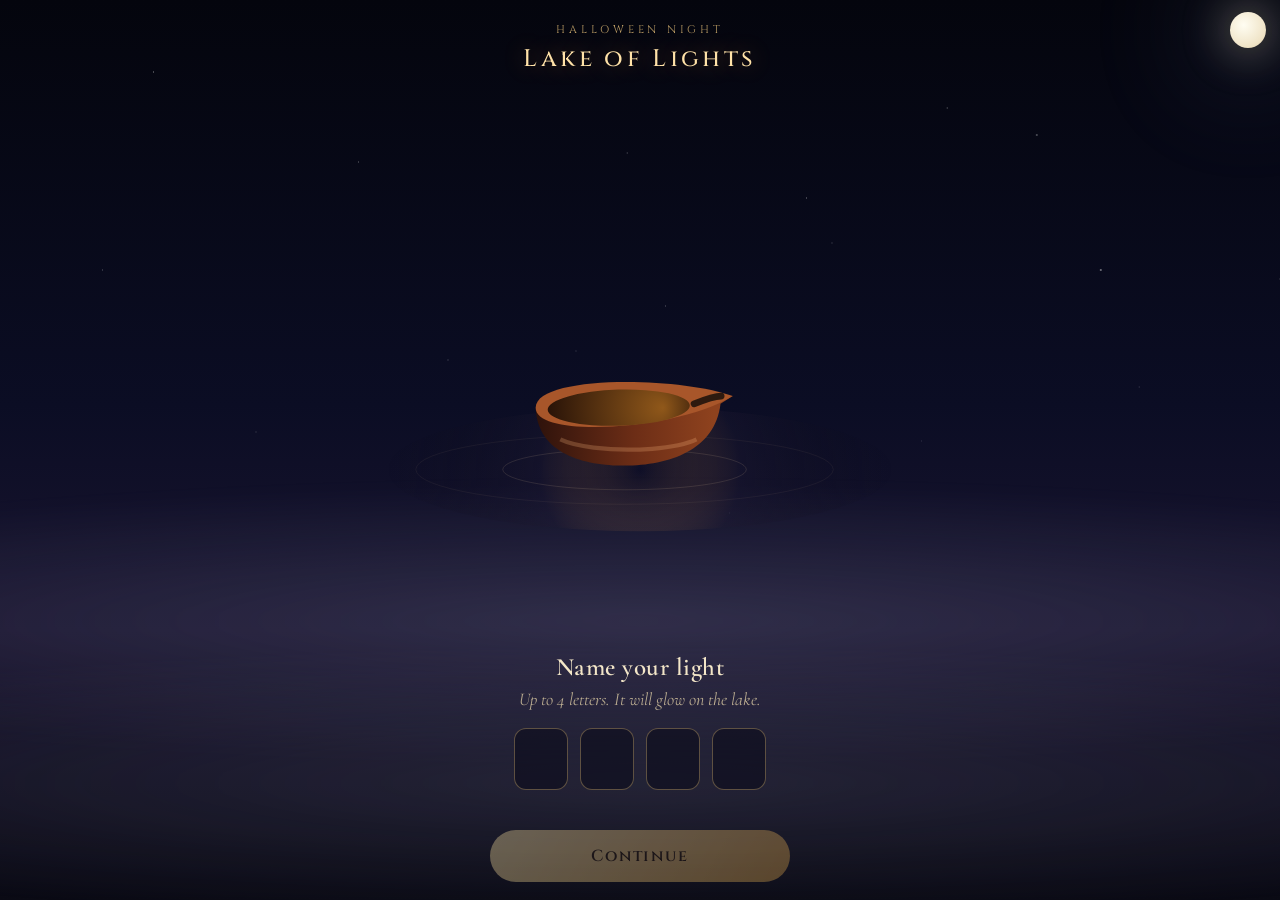
==== index.html @ 10411669 "Build Lake of Lights: guest page, big screen, Supabase backend - Guest phone page: nickname (up to 4" ====
<!doctype html>
<html lang="en">
<head>
  <meta charset="utf-8">
  <meta name="viewport" content="width=device-width, initial-scale=1, viewport-fit=cover">
  <meta name="theme-color" content="#05060f">
  <title>Light Your Lamp</title>
  <link rel="preconnect" href="https://fonts.googleapis.com">
  <link rel="preconnect" href="https://fonts.gstatic.com" crossorigin>
  <link href="https://fonts.googleapis.com/css2?family=Cinzel:wght@500;600&family=Cormorant+Garamond:ital,wght@0,500;0,600;1,500&display=swap" rel="stylesheet">
  <link rel="stylesheet" href="css/guest.css">
</head>
<body>
  <div class="sky" aria-hidden="true">
    <div class="moon"></div>
    <div class="stars"></div>
    <div class="mist m1"></div>
    <div class="mist m2"></div>
  </div>

  <main id="app" data-step="name">
    <header class="title">
      <p class="eyebrow">Halloween Night</p>
      <h1>Lake of Lights</h1>
    </header>

    <div id="stage">
      <canvas id="lamp" aria-hidden="true"></canvas>
      <svg id="ring" viewBox="0 0 100 100" aria-hidden="true">
        <circle cx="50" cy="50" r="46" />
      </svg>
    </div>

    <section class="panel">
      <!-- 1. Nickname -->
      <div class="step" data-for="name">
        <h2>Name your light</h2>
        <p class="sub">Up to 4 letters. It will glow on the lake.</p>
        <label class="cells" for="nick">
          <span class="cell"></span><span class="cell"></span><span class="cell"></span><span class="cell"></span>
          <input id="nick" type="text" inputmode="text" autocomplete="off" autocorrect="off"
                 autocapitalize="characters" spellcheck="false" maxlength="4" enterkeyhint="go"
                 aria-label="Nickname, up to 4 letters">
        </label>
        <p class="error" id="nickError" aria-live="polite"></p>
        <button id="continue" class="btn" disabled>Continue</button>
      </div>

      <!-- 2. Hold to light -->
      <div class="step" data-for="light">
        <h2>Press &amp; hold the lamp</h2>
        <p class="sub">Keep holding until the wick catches fire.</p>
      </div>

      <!-- 3. Release -->
      <div class="step" data-for="release">
        <div class="chevrons" aria-hidden="true"><span></span><span></span><span></span></div>
        <h2>Swipe up to release it</h2>
        <p class="sub">Send your light onto the lake.</p>
        <button id="releaseBtn" class="btn ghost">Send to the lake</button>
      </div>

      <!-- 4. Sending -->
      <div class="step" data-for="sending">
        <h2>Your light is drifting…</h2>
        <p class="sub" id="sendingNote">Watch the big screen.</p>
      </div>

      <!-- 5. Keepsake -->
      <div class="step" data-for="done">
        <div class="keepsake">
          <div class="k-name" id="kName">NIMA</div>
          <div class="k-meta" id="kMeta">Lamp 37 of 140</div>
          <canvas id="map" aria-label="Where your lamp floats on the lake"></canvas>
          <p class="k-find">Find your light on the lake</p>
        </div>
        <p class="shake-hint" id="shakeHint">Gently shake your phone ✦</p>
      </div>

      <!-- All lamps already lit -->
      <div class="step" data-for="full">
        <h2>The lake is full of light</h2>
        <p class="sub">All the lamps are already glowing. Look up and enjoy the moment ✦</p>
      </div>

      <!-- Could not connect -->
      <div class="step" data-for="offline">
        <h2>Can't reach the lake</h2>
        <p class="sub">Please check your mobile data, then try again.</p>
        <button id="retryBtn" class="btn">Try again</button>
      </div>
    </section>
    <p class="local-note" id="localNote" hidden>Local test mode</p>
  </main>

  <script type="module" src="js/guest.js"></script>
</body>
</html>
---- css/guest.css ----
:root {
  --gold: #ffe2a8;
  --gold-2: #e9c27a;
  --text: #f3e6c8;
  --muted: #b9ab90;
  --night: #05060f;
}
* { box-sizing: border-box; -webkit-tap-highlight-color: transparent; }
html, body { margin: 0; height: 100%; }
body {
  background: linear-gradient(180deg, #04050d 0%, #0b0d24 45%, #1a1530 70%, #0a0a14 100%);
  color: var(--text);
  font-family: 'Cormorant Garamond', Georgia, serif;
  overflow: hidden;
  overscroll-behavior: none;
  touch-action: manipulation;
}

/* ---------- Night sky background ---------- */
.sky { position: fixed; inset: 0; overflow: hidden; pointer-events: none; }
.moon {
  position: absolute;
  top: max(12px, env(safe-area-inset-top)); right: 14px;
  width: 36px; height: 36px;
  border-radius: 50%;
  background: radial-gradient(circle at 38% 36%, #fffdf2, #efe3c6 70%, #d6c49f);
  box-shadow: 0 0 40px 10px rgba(240, 228, 200, 0.25), 0 0 120px 40px rgba(160, 170, 220, 0.12);
}
.stars, .stars::after {
  position: absolute; inset: 0;
  background-image:
    radial-gradient(1px 1px at 12% 8%, #fff8, transparent),
    radial-gradient(1px 1px at 28% 18%, #fff6, transparent),
    radial-gradient(1.5px 1.5px at 44% 6%, #fffa, transparent),
    radial-gradient(1px 1px at 63% 22%, #fff7, transparent),
    radial-gradient(1px 1px at 8% 30%, #fff5, transparent),
    radial-gradient(1px 1px at 52% 34%, #fff5, transparent),
    radial-gradient(1.5px 1.5px at 86% 30%, #fff9, transparent),
    radial-gradient(1px 1px at 35% 40%, #fff4, transparent),
    radial-gradient(1px 1px at 74% 12%, #fff6, transparent),
    radial-gradient(1px 1px at 20% 48%, #fff3, transparent);
}
.stars::after { content: ''; transform: translate(37vw, 9vh); opacity: 0.6; }
.mist {
  position: absolute;
  left: -50%; width: 200%;
  height: 34vh;
  background: radial-gradient(ellipse at center, rgba(170, 180, 210, 0.16), rgba(170, 180, 210, 0) 65%);
  filter: blur(8px);
  animation: drift 38s linear infinite alternate;
}
.mist.m1 { top: 52vh; }
.mist.m2 { top: 70vh; animation-duration: 52s; animation-direction: alternate-reverse; opacity: 0.8; }
@keyframes drift { from { transform: translateX(-12%); } to { transform: translateX(12%); } }

/* ---------- Layout ---------- */
#app {
  position: relative;
  height: 100dvh;
  min-height: 100vh;
  display: flex;
  flex-direction: column;
  align-items: center;
  padding: max(18px, env(safe-area-inset-top)) 20px max(18px, env(safe-area-inset-bottom));
}
@supports (height: 100dvh) { #app { min-height: 0; } }

.title { text-align: center; position: relative; z-index: 1; }
.eyebrow {
  margin: 4px 0 0;
  font-family: 'Cinzel', Georgia, serif;
  font-size: 11px;
  letter-spacing: 0.34em;
  text-transform: uppercase;
  color: var(--gold-2);
  opacity: 0.8;
}
h1 {
  margin: 6px 0 0;
  font-family: 'Cinzel', Georgia, serif;
  font-weight: 500;
  font-size: 24px;
  letter-spacing: 0.14em;
  color: var(--gold);
  text-shadow: 0 0 22px rgba(255, 160, 60, 0.45);
}

#stage {
  position: relative;
  flex: 1 1 auto;
  width: 100%;
  max-width: 420px;
  min-height: 200px;
  display: grid;
  place-items: center;
  touch-action: none;
  user-select: none;
  -webkit-user-select: none;
}
#lamp { position: fixed; inset: 0; width: 100vw; height: 100vh; height: 100dvh; display: block; pointer-events: none; z-index: 0; }
#ring {
  position: fixed;
  left: 50%; top: 50%;
  width: 200px; height: 200px;
  pointer-events: none;
  opacity: 0;
  transition: opacity 0.4s;
  transform: translate(-50%, -50%) rotate(-90deg);
  z-index: 1;
}
#ring circle {
  fill: none;
  stroke: rgba(255, 210, 140, 0.85);
  stroke-width: 1.2;
  stroke-linecap: round;
  stroke-dasharray: 289;
  stroke-dashoffset: 289;
  filter: drop-shadow(0 0 3px rgba(255, 170, 70, 0.9));
}
#app[data-step="light"] #ring { opacity: 1; }

.panel { width: 100%; max-width: 420px; text-align: center; display: grid; align-items: end; position: relative; z-index: 1; }
.step {
  grid-area: 1 / 1;
  visibility: hidden;
  opacity: 0;
  transform: translateY(10px);
  pointer-events: none;
  transition: opacity 0.5s ease, transform 0.5s ease, visibility 0s 0.5s;
}
#app[data-step="name"] .step[data-for="name"],
#app[data-step="light"] .step[data-for="light"],
#app[data-step="release"] .step[data-for="release"],
#app[data-step="sending"] .step[data-for="sending"],
#app[data-step="done"] .step[data-for="done"],
#app[data-step="full"] .step[data-for="full"],
#app[data-step="offline"] .step[data-for="offline"] {
  opacity: 1; transform: none; pointer-events: auto; visibility: visible;
  transition: opacity 0.5s ease 0.15s, transform 0.5s ease 0.15s, visibility 0s;
}

h2 {
  margin: 0 0 6px;
  font-weight: 600;
  font-size: 25px;
  letter-spacing: 0.02em;
  color: var(--text);
}
.sub { margin: 0 0 16px; font-size: 18px; font-style: italic; color: var(--muted); }

/* ---------- Nickname cells ---------- */
.cells {
  position: relative;
  display: inline-flex;
  gap: 12px;
  margin: 2px 0 6px;
}
.cell {
  width: 54px; height: 62px;
  display: grid; place-items: center;
  border: 1px solid rgba(233, 194, 122, 0.35);
  border-radius: 12px;
  background: rgba(10, 10, 24, 0.55);
  font-family: 'Cinzel', Georgia, serif;
  font-size: 30px;
  color: var(--gold);
  text-shadow: 0 0 12px rgba(255, 170, 70, 0.7);
  transition: border-color 0.2s, box-shadow 0.2s;
}
.cell.active { border-color: rgba(255, 214, 140, 0.95); box-shadow: 0 0 14px rgba(255, 170, 70, 0.35); }
.cell.active:empty::after {
  content: '';
  width: 2px; height: 28px;
  background: var(--gold);
  animation: blink 1s steps(1) infinite;
}
@keyframes blink { 50% { opacity: 0; } }
#nick {
  position: absolute; inset: 0;
  width: 100%; height: 100%;
  opacity: 0;
  font-size: 16px; /* stops iOS zoom */
  border: 0;
  color: transparent;
  background: transparent;
  caret-color: transparent;
}
.error { min-height: 22px; margin: 4px 0 8px; font-size: 16px; color: #ffb38a; }

.btn {
  width: 100%;
  max-width: 300px;
  padding: 15px 18px;
  border: 0;
  border-radius: 999px;
  background: linear-gradient(120deg, #ffe7a6, #e2a84b);
  color: #2a1808;
  font-family: 'Cinzel', Georgia, serif;
  font-size: 16px;
  font-weight: 600;
  letter-spacing: 0.12em;
  box-shadow: 0 6px 28px rgba(255, 160, 60, 0.28);
  cursor: pointer;
  transition: opacity 0.3s, transform 0.15s;
}
.btn:active { transform: scale(0.98); }
.btn:disabled { opacity: 0.35; box-shadow: none; }
.btn.ghost {
  background: transparent;
  color: var(--gold);
  border: 1px solid rgba(233, 194, 122, 0.5);
  box-shadow: none;
  max-width: 240px;
  padding: 12px 16px;
  font-size: 14px;
}

.chevrons { display: flex; flex-direction: column; align-items: center; margin-bottom: 6px; }
.chevrons span {
  width: 14px; height: 14px;
  border-left: 2px solid var(--gold);
  border-top: 2px solid var(--gold);
  transform: rotate(45deg);
  margin-top: -4px;
  opacity: 0;
  animation: up 1.6s ease-in-out infinite;
}
.chevrons span:nth-child(2) { animation-delay: 0.2s; }
.chevrons span:nth-child(3) { animation-delay: 0.4s; }
.chevrons { flex-direction: column-reverse; }
@keyframes up { 0% { opacity: 0; transform: translateY(6px) rotate(45deg); } 50% { opacity: 1; } 100% { opacity: 0; transform: translateY(-6px) rotate(45deg); } }

/* ---------- Keepsake ---------- */
.keepsake {
  margin: 0 auto;
  padding: 16px 18px 12px;
  border: 1px solid rgba(233, 194, 122, 0.3);
  border-radius: 18px;
  background: linear-gradient(180deg, rgba(20, 16, 34, 0.75), rgba(8, 8, 18, 0.75));
  box-shadow: 0 10px 40px rgba(0, 0, 0, 0.4), inset 0 0 30px rgba(255, 170, 70, 0.06);
}
.k-name {
  font-family: 'Cinzel', Georgia, serif;
  font-size: 34px;
  letter-spacing: 0.3em;
  padding-left: 0.3em;
  color: var(--gold);
  text-shadow: 0 0 18px rgba(255, 170, 70, 0.7);
}
.k-meta { font-size: 17px; color: var(--muted); margin: 2px 0 10px; font-style: italic; }
#map { width: 100%; height: 92px; display: block; border-radius: 10px; }
.k-find { margin: 8px 0 0; font-size: 16px; color: var(--text); opacity: 0.85; }
.shake-hint { margin: 12px 0 0; font-size: 15px; font-style: italic; color: var(--muted); opacity: 0.8; }

.local-note {
  position: fixed; left: 8px; bottom: 6px;
  margin: 0; font: 11px system-ui, sans-serif; color: #ff9; opacity: 0.6;
}

@media (max-height: 640px) {
  h1 { font-size: 22px; }
  #map { height: 72px; }
  .cell { width: 48px; height: 54px; font-size: 26px; }
  .sub { margin-bottom: 10px; }
}
@media (prefers-reduced-motion: reduce) {
  .mist, .chevrons span { animation: none; }
}
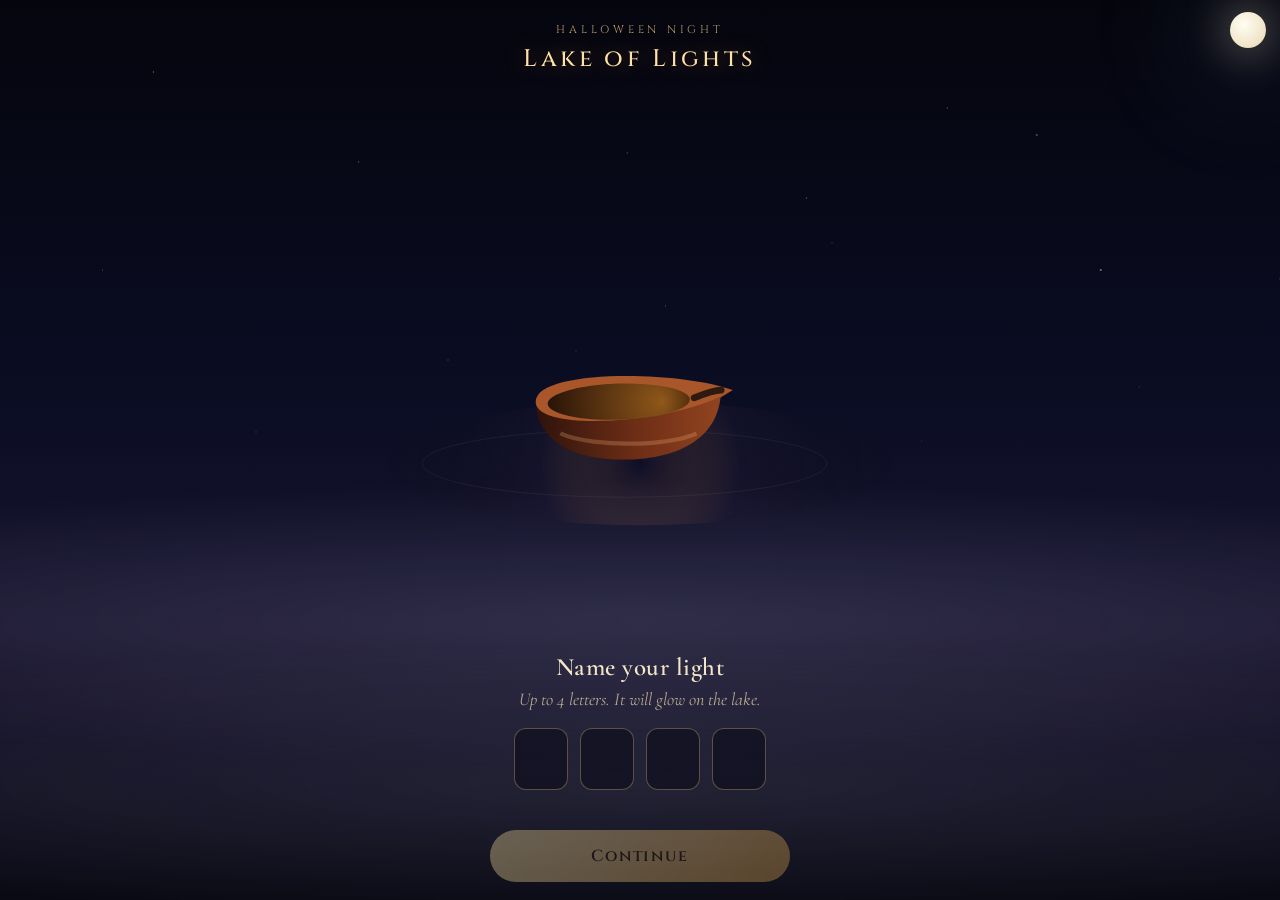
==== commit 6be5148e: "Make the flame react to gentle shakes on all phones - Read the plain accelerometer and remove gravit" ====
--- a/index.html
+++ b/index.html
@@ -74,7 +74,7 @@
           <canvas id="map" aria-label="Where your lamp floats on the lake"></canvas>
           <p class="k-find">Find your light on the lake</p>
         </div>
-        <p class="shake-hint" id="shakeHint">Gently shake your phone ✦</p>
+        <button type="button" class="shake-hint" id="shakeHint">Gently shake your phone ✦</button>
       </div>
 
       <!-- All lamps already lit -->
@@ -91,6 +91,7 @@
       </div>
     </section>
     <p class="local-note" id="localNote" hidden>Local test mode</p>
+    <pre id="debug" class="debug"></pre>
   </main>
 
   <script type="module" src="js/guest.js"></script>
--- a/css/guest.css
+++ b/css/guest.css
@@ -250,7 +250,24 @@
 .k-meta { font-size: 17px; color: var(--muted); margin: 2px 0 10px; font-style: italic; }
 #map { width: 100%; height: 92px; display: block; border-radius: 10px; }
 .k-find { margin: 8px 0 0; font-size: 16px; color: var(--text); opacity: 0.85; }
-.shake-hint { margin: 12px 0 0; font-size: 15px; font-style: italic; color: var(--muted); opacity: 0.8; }
+.shake-hint {
+  display: block;
+  margin: 10px auto 0;
+  padding: 6px 10px;
+  border: 0;
+  background: none;
+  font: italic 15px 'Cormorant Garamond', Georgia, serif;
+  color: var(--muted);
+  opacity: 0.85;
+  cursor: pointer;
+}
+.debug {
+  position: fixed; left: 6px; top: 6px; z-index: 5;
+  margin: 0; padding: 0;
+  font: 11px/1.35 ui-monospace, Menlo, monospace; color: #9f9;
+  white-space: pre; pointer-events: none;
+}
+.debug:empty { display: none; }
 
 .local-note {
   position: fixed; left: 8px; bottom: 6px;
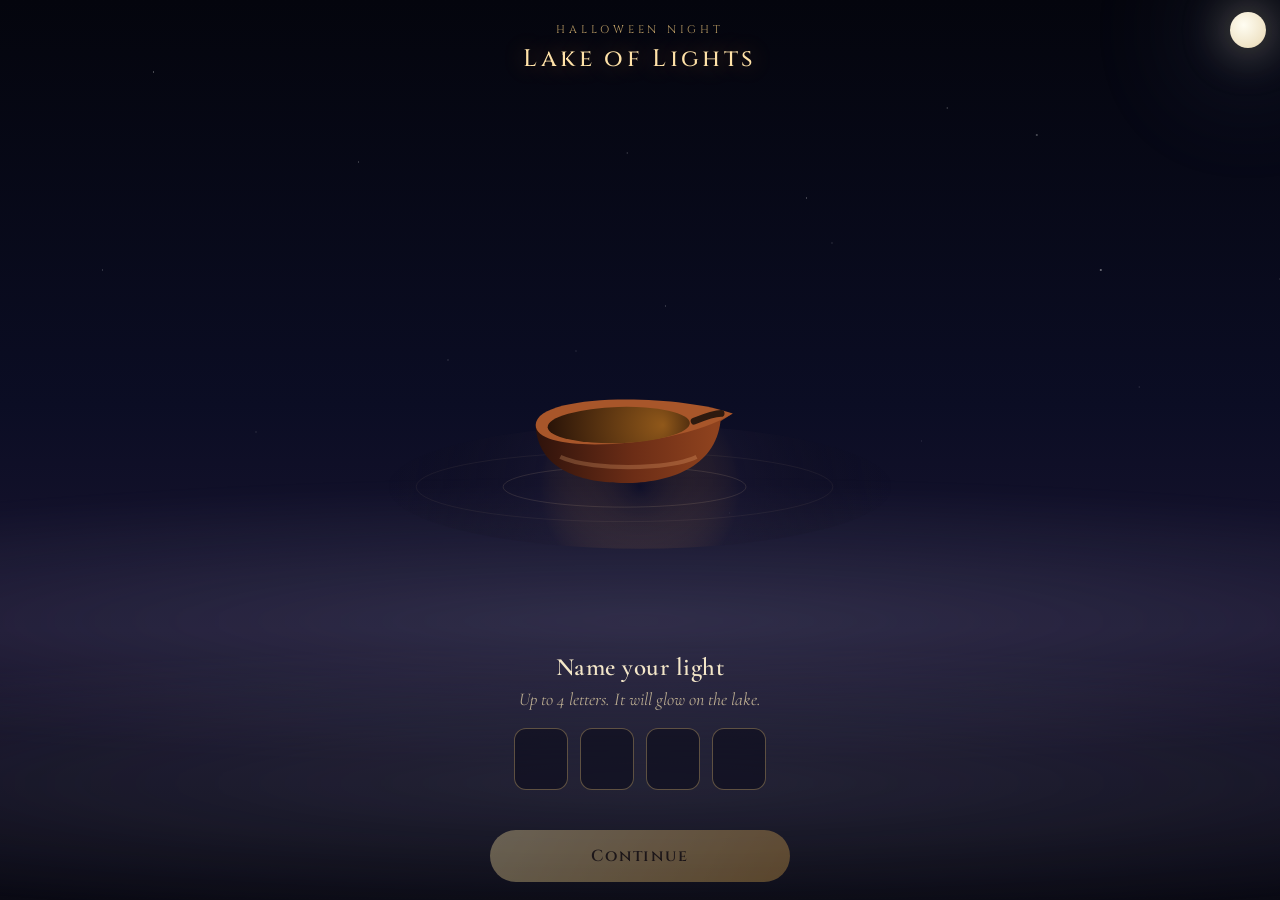
==== commit 2c7b79d1: "Halloween scene, shake mirroring, hidden relight - Big screen: gnarled foreground trees (one branch " ====
--- a/index.html
+++ b/index.html
@@ -74,7 +74,6 @@
           <canvas id="map" aria-label="Where your lamp floats on the lake"></canvas>
           <p class="k-find">Find your light on the lake</p>
         </div>
-        <button type="button" class="shake-hint" id="shakeHint">Gently shake your phone ✦</button>
       </div>
 
       <!-- All lamps already lit -->
--- a/css/guest.css
+++ b/css/guest.css
@@ -250,21 +250,11 @@
 .k-meta { font-size: 17px; color: var(--muted); margin: 2px 0 10px; font-style: italic; }
 #map { width: 100%; height: 92px; display: block; border-radius: 10px; }
 .k-find { margin: 8px 0 0; font-size: 16px; color: var(--text); opacity: 0.85; }
-.shake-hint {
-  display: block;
-  margin: 10px auto 0;
-  padding: 6px 10px;
-  border: 0;
-  background: none;
-  font: italic 15px 'Cormorant Garamond', Georgia, serif;
-  color: var(--muted);
-  opacity: 0.85;
-  cursor: pointer;
-}
 .debug {
   position: fixed; left: 6px; top: 6px; z-index: 5;
   margin: 0; padding: 0;
   font: 11px/1.35 ui-monospace, Menlo, monospace; color: #9f9;
+  background: rgba(0, 0, 0, 0.75); padding: 4px 6px; border-radius: 6px;
   white-space: pre; pointer-events: none;
 }
 .debug:empty { display: none; }
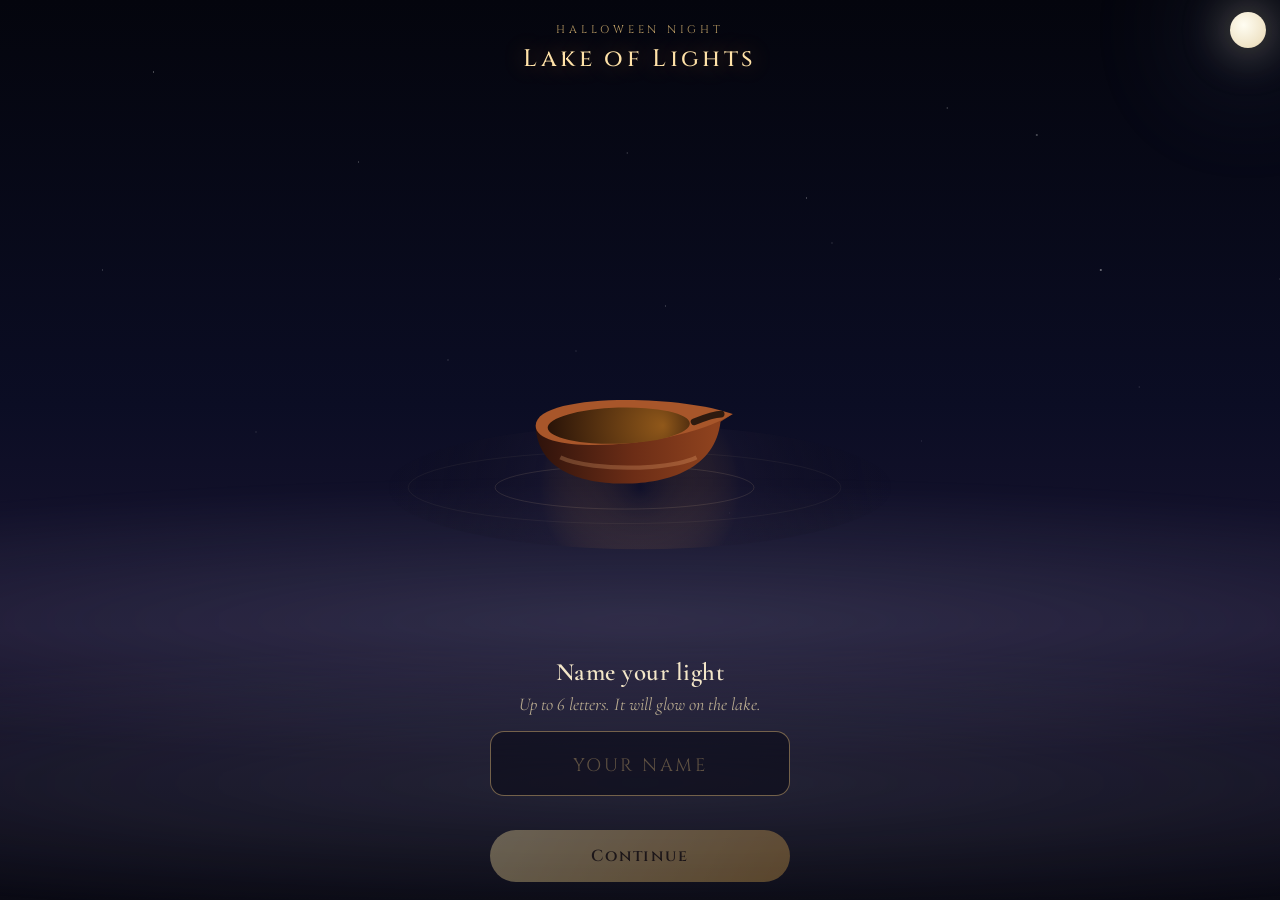
==== commit 3c40e1f4: "Nickname: a normal text field, up to 6 letters - Replace the 4 letter boxes (a hidden input over box" ====
--- a/index.html
+++ b/index.html
@@ -35,13 +35,12 @@
       <!-- 1. Nickname -->
       <div class="step" data-for="name">
         <h2>Name your light</h2>
-        <p class="sub">Up to 4 letters. It will glow on the lake.</p>
-        <label class="cells" for="nick">
-          <span class="cell"></span><span class="cell"></span><span class="cell"></span><span class="cell"></span>
+        <p class="sub">Up to 6 letters. It will glow on the lake.</p>
+        <div class="name-field">
           <input id="nick" type="text" inputmode="text" autocomplete="off" autocorrect="off"
-                 autocapitalize="characters" spellcheck="false" maxlength="4" enterkeyhint="go"
-                 aria-label="Nickname, up to 4 letters">
-        </label>
+                 autocapitalize="characters" spellcheck="false" maxlength="6" enterkeyhint="go"
+                 placeholder="Your name" aria-label="Nickname, up to 6 letters">
+        </div>
         <p class="error" id="nickError" aria-live="polite"></p>
         <button id="continue" class="btn" disabled>Continue</button>
       </div>
--- a/css/guest.css
+++ b/css/guest.css
@@ -148,43 +148,32 @@
 }
 .sub { margin: 0 0 16px; font-size: 18px; font-style: italic; color: var(--muted); }
 
-/* ---------- Nickname cells ---------- */
-.cells {
-  position: relative;
-  display: inline-flex;
-  gap: 12px;
-  margin: 2px 0 6px;
-}
-.cell {
-  width: 54px; height: 62px;
-  display: grid; place-items: center;
-  border: 1px solid rgba(233, 194, 122, 0.35);
-  border-radius: 12px;
-  background: rgba(10, 10, 24, 0.55);
-  font-family: 'Cinzel', Georgia, serif;
-  font-size: 30px;
-  color: var(--gold);
-  text-shadow: 0 0 12px rgba(255, 170, 70, 0.7);
+/* ---------- Nickname field ---------- */
+.name-field { margin: 4px auto 4px; max-width: 300px; }
+#nick {
+  width: 100%;
+  padding: 14px 16px;
+  border: 1px solid rgba(233, 194, 122, 0.45);
+  border-radius: 14px;
+  background: rgba(10, 10, 24, 0.6);
+  color: var(--gold);
+  font-family: 'Cinzel', Georgia, serif;
+  font-size: 26px;              /* 16px+ stops iPhones zooming in */
+  letter-spacing: 0.22em;
+  text-align: center;
+  text-transform: uppercase;
+  text-shadow: 0 0 12px rgba(255, 170, 70, 0.6);
+  caret-color: var(--gold);
+  outline: none;
   transition: border-color 0.2s, box-shadow 0.2s;
 }
-.cell.active { border-color: rgba(255, 214, 140, 0.95); box-shadow: 0 0 14px rgba(255, 170, 70, 0.35); }
-.cell.active:empty::after {
-  content: '';
-  width: 2px; height: 28px;
-  background: var(--gold);
-  animation: blink 1s steps(1) infinite;
-}
-@keyframes blink { 50% { opacity: 0; } }
-#nick {
-  position: absolute; inset: 0;
-  width: 100%; height: 100%;
-  opacity: 0;
-  font-size: 16px; /* stops iOS zoom */
-  border: 0;
-  color: transparent;
-  background: transparent;
-  caret-color: transparent;
-}
+#nick::placeholder {
+  color: rgba(233, 194, 122, 0.35);
+  font-size: 18px;
+  letter-spacing: 0.14em;
+  text-shadow: none;
+}
+#nick:focus { border-color: rgba(255, 214, 140, 0.95); box-shadow: 0 0 16px rgba(255, 170, 70, 0.3); }
 .error { min-height: 22px; margin: 4px 0 8px; font-size: 16px; color: #ffb38a; }
 
 .btn {
@@ -267,7 +256,7 @@
 @media (max-height: 640px) {
   h1 { font-size: 22px; }
   #map { height: 72px; }
-  .cell { width: 48px; height: 54px; font-size: 26px; }
+  #nick { font-size: 22px; padding: 11px 14px; }
   .sub { margin-bottom: 10px; }
 }
 @media (prefers-reduced-motion: reduce) {
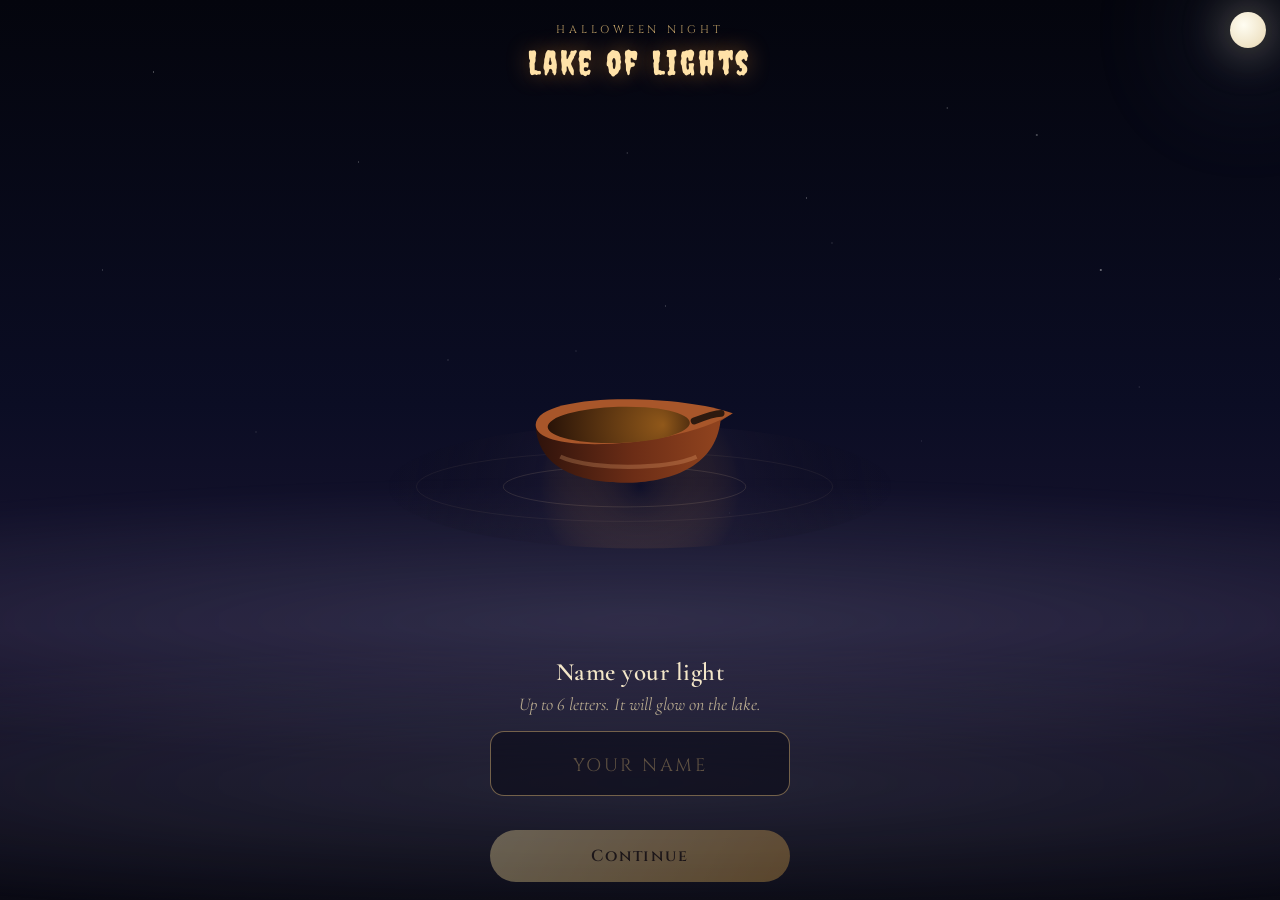
==== commit 0f79b8df: "Swaying branches, varied far treeline, Halloween font, counter, help - Foreground trees: trunk stays" ====
--- a/index.html
+++ b/index.html
@@ -7,7 +7,7 @@
   <title>Light Your Lamp</title>
   <link rel="preconnect" href="https://fonts.googleapis.com">
   <link rel="preconnect" href="https://fonts.gstatic.com" crossorigin>
-  <link href="https://fonts.googleapis.com/css2?family=Cinzel:wght@500;600&family=Cormorant+Garamond:ital,wght@0,500;0,600;1,500&display=swap" rel="stylesheet">
+  <link href="https://fonts.googleapis.com/css2?family=Creepster&family=Cinzel:wght@500;600&family=Cormorant+Garamond:ital,wght@0,500;0,600;1,500&display=swap" rel="stylesheet">
   <link rel="stylesheet" href="css/guest.css">
 </head>
 <body>
--- a/css/guest.css
+++ b/css/guest.css
@@ -77,10 +77,10 @@
 }
 h1 {
   margin: 6px 0 0;
-  font-family: 'Cinzel', Georgia, serif;
-  font-weight: 500;
-  font-size: 24px;
-  letter-spacing: 0.14em;
+  font-family: 'Creepster', 'Cinzel', Georgia, serif;
+  font-weight: 400;
+  font-size: 34px;
+  letter-spacing: 0.08em;
   color: var(--gold);
   text-shadow: 0 0 22px rgba(255, 160, 60, 0.45);
 }
@@ -229,10 +229,10 @@
   box-shadow: 0 10px 40px rgba(0, 0, 0, 0.4), inset 0 0 30px rgba(255, 170, 70, 0.06);
 }
 .k-name {
-  font-family: 'Cinzel', Georgia, serif;
-  font-size: 34px;
-  letter-spacing: 0.3em;
-  padding-left: 0.3em;
+  font-family: 'Creepster', 'Cinzel', Georgia, serif;
+  font-size: 44px;
+  letter-spacing: 0.14em;
+  padding-left: 0.14em;
   color: var(--gold);
   text-shadow: 0 0 18px rgba(255, 170, 70, 0.7);
 }
@@ -254,7 +254,7 @@
 }
 
 @media (max-height: 640px) {
-  h1 { font-size: 22px; }
+  h1 { font-size: 28px; }
   #map { height: 72px; }
   #nick { font-size: 22px; padding: 11px 14px; }
   .sub { margin-bottom: 10px; }
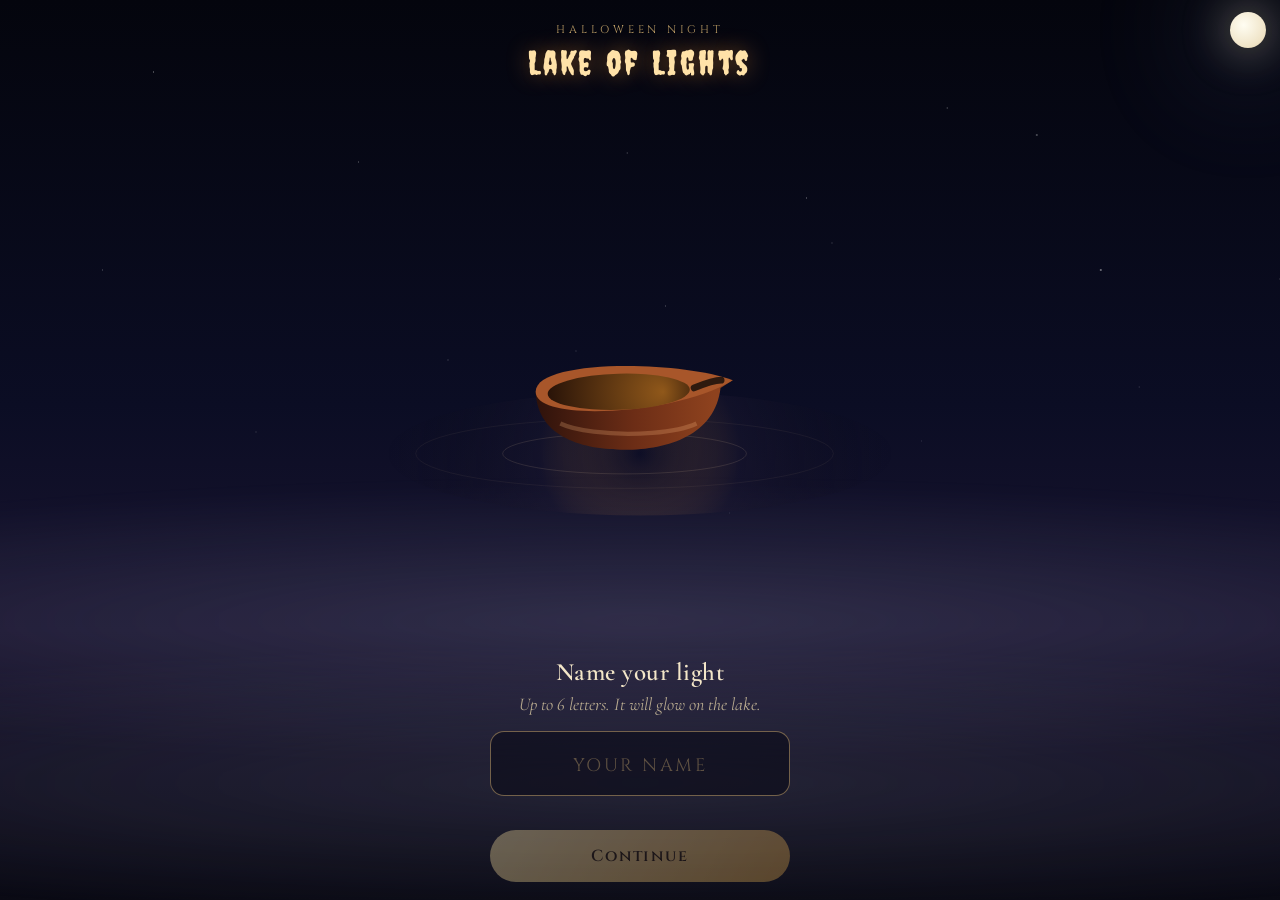
==== commit d81c1a86: "Join screen before the lake; gentle-shake line on the phone - Big screen starts on a join screen: la" ====
--- a/index.html
+++ b/index.html
@@ -45,6 +45,20 @@
         <button id="continue" class="btn" disabled>Continue</button>
       </div>
 
+      <!-- Joining (a moment) -->
+      <div class="step" data-for="joining">
+        <h2>Joining the lake…</h2>
+        <p class="sub" id="joiningNote">Just a moment.</p>
+      </div>
+
+      <!-- Waiting for the lake to open -->
+      <div class="step" data-for="waiting">
+        <div class="w-name" id="wName">NIMA</div>
+        <h2>You're on the guest list ✦</h2>
+        <p class="sub">Keep this page open. When the lake appears on the big screen, your lamp will be ready to light.</p>
+        <p class="joined" id="joinedLine" aria-live="polite"></p>
+      </div>
+
       <!-- 2. Hold to light -->
       <div class="step" data-for="light">
         <h2>Press &amp; hold the lamp</h2>
@@ -73,6 +87,7 @@
           <canvas id="map" aria-label="Where your lamp floats on the lake"></canvas>
           <p class="k-find">Find your light on the lake</p>
         </div>
+        <p class="shake-note">Give your phone a gentle shake, and watch your lamp dance on the lake ✦</p>
       </div>
 
       <!-- All lamps already lit -->
--- a/css/guest.css
+++ b/css/guest.css
@@ -129,6 +129,8 @@
   transition: opacity 0.5s ease, transform 0.5s ease, visibility 0s 0.5s;
 }
 #app[data-step="name"] .step[data-for="name"],
+#app[data-step="joining"] .step[data-for="joining"],
+#app[data-step="waiting"] .step[data-for="waiting"],
 #app[data-step="light"] .step[data-for="light"],
 #app[data-step="release"] .step[data-for="release"],
 #app[data-step="sending"] .step[data-for="sending"],
@@ -248,6 +250,34 @@
 }
 .debug:empty { display: none; }
 
+/* ---------- Waiting for the lake ---------- */
+.w-name {
+  font-family: 'Creepster', 'Cinzel', Georgia, serif;
+  font-size: 40px;
+  letter-spacing: 0.14em;
+  padding-left: 0.14em;
+  color: var(--gold);
+  text-shadow: 0 0 18px rgba(255, 170, 70, 0.7);
+  margin-bottom: 4px;
+}
+.joined {
+  margin: 4px 0 0;
+  font-size: 18px;
+  color: var(--text);
+  opacity: 0.85;
+}
+.joined b { font-family: 'Creepster', Georgia, serif; font-weight: 400; font-size: 24px; color: var(--gold); letter-spacing: 0.04em; }
+.shake-note {
+  margin: 12px auto 0;
+  max-width: 320px;
+  font-size: 16px;
+  font-style: italic;
+  line-height: 1.35;
+  color: var(--muted);
+  animation: breathe 3.2s ease-in-out infinite;
+}
+@keyframes breathe { 0%, 100% { opacity: 0.6; } 50% { opacity: 1; } }
+
 .local-note {
   position: fixed; left: 8px; bottom: 6px;
   margin: 0; font: 11px system-ui, sans-serif; color: #ff9; opacity: 0.6;
@@ -260,5 +290,5 @@
   .sub { margin-bottom: 10px; }
 }
 @media (prefers-reduced-motion: reduce) {
-  .mist, .chevrons span { animation: none; }
-}
+  .mist, .chevrons span, .shake-note { animation: none; }
+}
